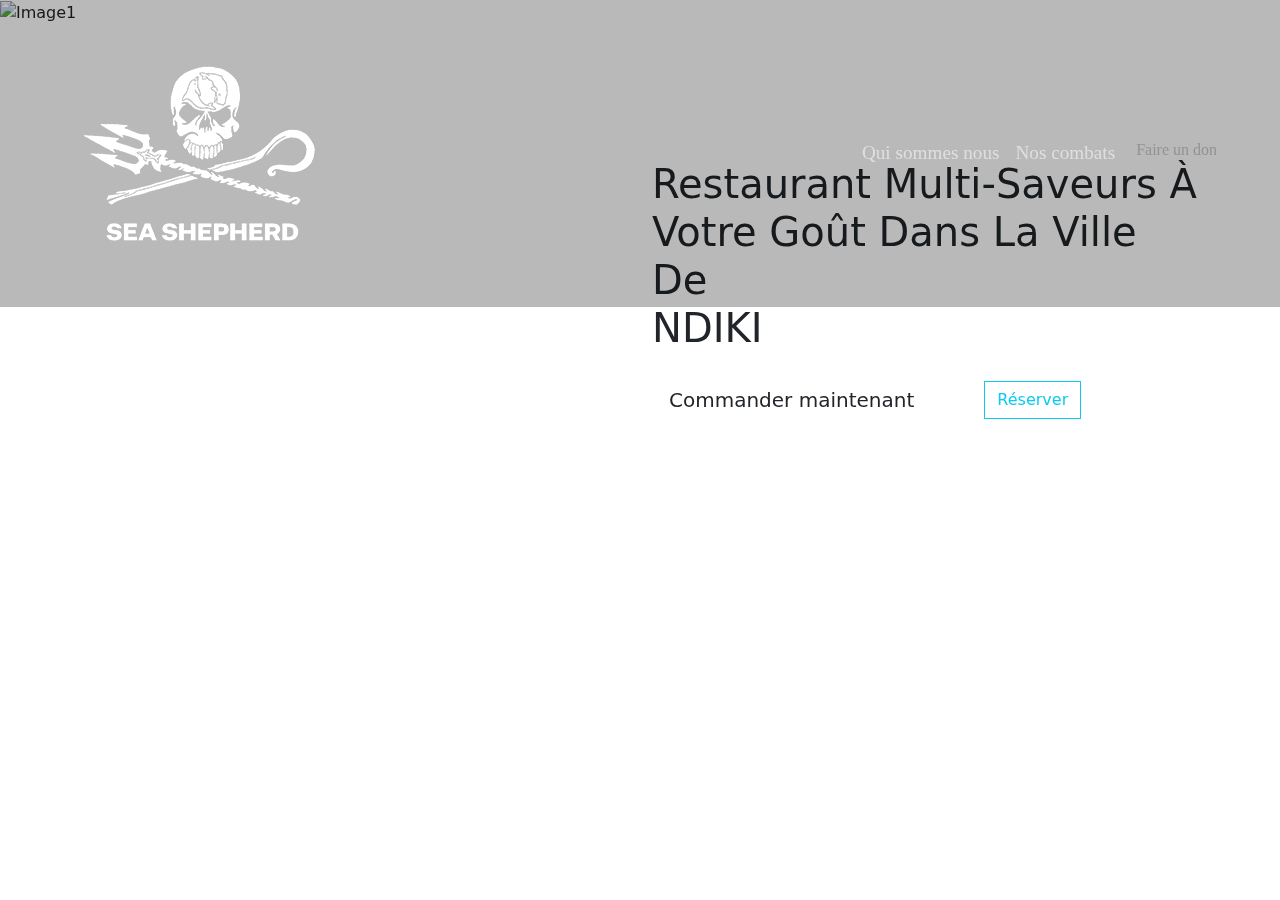
==== Site-association/index.html @ 4c28db3c "Jour 2" ====
<!DOCTYPE html>
<html lang="en">
  <head>
    <meta charset="UTF-8">
    <meta http-equiv="X-UA-Compatible" content="IE=edge">
    <meta name="viewport" content="width=device-width, initial-scale=1.0, shrink-to-fit=no">
    <title>Sea sheperd</title>
    <link href="assets/css/bootstrap.min.css" rel="stylesheet" />
    <link rel="stylesheet" href="assets/css/styles.css" />
  </head>
  <body>
    <div id="demo" class="carousel slide" data-ride="carousel">
      <div class="carousel-inner">
        <div class="carousel-item active">
          <img src="/assets/img/dauphins.jpg" alt="Image1">
        </div>
        <div class="carousel-item">
          <img src="/assets/img/baleine.jpg" alt="Image2">
        </div>
        <div class="carousel-item">
          <img src="/assets/img/Tortue.jpg" alt="Image3">
        </div>
      </div>
    </div>
    <nav id="frontpage" class="cc-navbar navbar navbar-expand-lg position-fixed navbar-dark w-100">
      <a class="navbar-brand text-uppercase fw-bolder mx-4 py-3" href="/index.html"><img src="assets\img\logo_sea_shepherd_white-1.png" alt="logo"></a>
      <button class="navbar-toggler" type="button" data-bs-toggle="collapse" data-bs-target="#navbarSupportedContent" aria-controls="navbarSupportedContent" aria-expanded="false" aria-label="Toggle navigation">
        <span class="navbar-toggler-icon"></span>
      </button>
      <div class="collapse navbar-collapse" id="navbarSupportedContent">
        <ul class="navbar-nav ms-auto mb-2 mb-lg-0">
          <li class="nav-item" pe-4>
            <a class="nav-link" href="#">Qui sommes nous</a>
          </li>
          <li class="nav-item" pe-4>
            <a class="nav-link" href="#">Nos combats</a>
          </li>
          <li class="nav-item" pe-4>
            <a class="btn btn-order rounded-0" href="#">Faire un don</a>
          </li>
        </ul>
      </div>
    </nav>
    <section class="banner d-flex justify-content-center align-items-center pt-5">
      <div class="container my-5 py-5">
          <div class="row">
              <div class="col-md-6"></div>
              <div class="col-md-6">
                  <h1 class="text-capitalize py-3 redressed banner-desc">Restaurant multi-saveurs à<br />Votre goût dans la ville de<br />NDIKI</h1>
                  <p>
                      <button class="btn btn-order btn-lg me-5 rounded-0 merriweather">Commander maintenant</button>
                      <button class="btn btn-outline-info rounded-0 merriweather">Réserver</button>
                  </p>
              </div>
          </div>
      </div>
    </section>
    <script src="assets/js/bootstrap.bundle.min.js"></script>
  </body>
</html>
---- Site-association/assets/css/styles.css ----
@import url('https://fonts.googleapis.com/css?family=Montserrat:wght@300;400;700&display=swap');

.montserrat {
    font-family: 'Montserrat', sans-serif;
}

.cc-navbar {
    background-color: rgba(0,0,0,0.55);
    font-family: 'Merriweather', serif;
    box-shadow: 1px 1px 3px rgba(255, 255, 255, 0.54);
    z-index: 99;
}

.cc-navbar .nav-link {
    border-bottom: 1px solid transparent;
    transition: padding-bottom .4s ease-in-out, border-color .3s ease;
}

.cc-navbar .nav-link:hover {
    padding-bottom: 20px;
    border-bottom-color: var(--bs-teal);
}

.carousel-inner img {
    width: 100%;
    height: 100%;
  }

  #demo{
    position: absolute;
    z-index: -1;
  }

  #frontpage{
    color: red; 
    font-size: larger;
    opacity: 0.5;
    padding: 50px;
  }
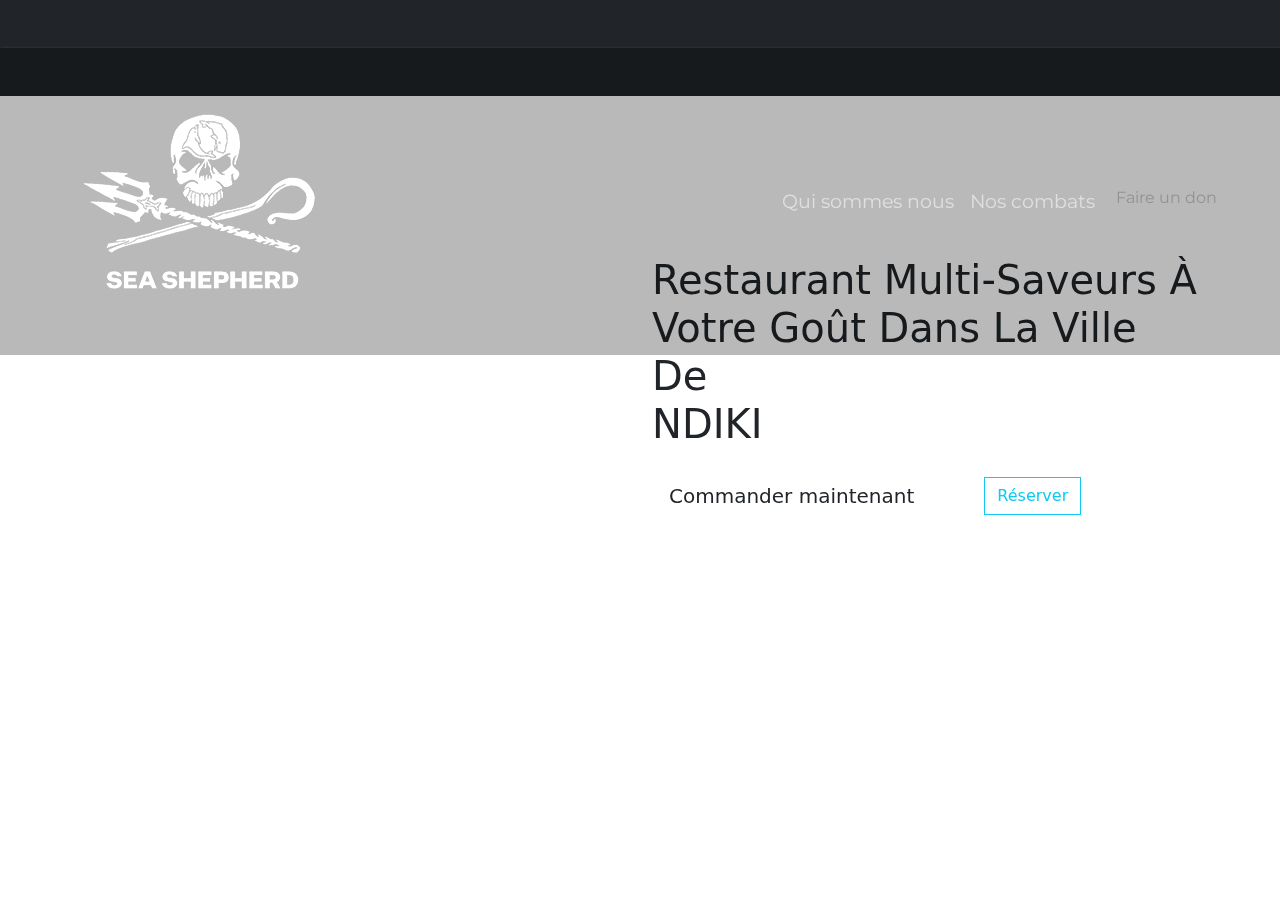
==== commit 35733bf6: "Third day" ====
--- a/Site-association/index.html
+++ b/Site-association/index.html
@@ -4,43 +4,84 @@
     <meta charset="UTF-8">
     <meta http-equiv="X-UA-Compatible" content="IE=edge">
     <meta name="viewport" content="width=device-width, initial-scale=1.0, shrink-to-fit=no">
+    <link rel="stylesheet" href="https://cdnjs.cloudflare.com/ajax/libs/font-awesome/6.1.2/css/all.min.css" />
     <title>Sea sheperd</title>
     <link href="assets/css/bootstrap.min.css" rel="stylesheet" />
     <link rel="stylesheet" href="assets/css/styles.css" />
+    <script src="https://ajax.googleapis.com/ajax/libs/jquery/3.4.1/jquery.min.js"></script>
+    <script src="https://cdnjs.cloudflare.com/ajax/libs/popper.js/1.16.0/umd/popper.min.js"></script>
+    <script src="https://maxcdn.bootstrapcdn.com/bootstrap/4.4.1/js/bootstrap.min.js"></script>
   </head>
   <body>
-    <div id="demo" class="carousel slide" data-ride="carousel">
-      <div class="carousel-inner">
-        <div class="carousel-item active">
-          <img src="/assets/img/dauphins.jpg" alt="Image1">
+    <section class="cc-carousel Montserrat bg-dark text-light text-center py-5">
+      <div id="carouselExampleIndicators" class="carousel slide" data-ride="carousel">
+        <ol class="carousel-indicators">
+          <li data-target="#carouselExampleIndicators" data-slide-to="0" class="active"></li>
+          <li data-target="#carouselExampleIndicators" data-slide-to="1"></li>
+          <li data-target="#carouselExampleIndicators" data-slide-to="2"></li>
+          <li data-target="#carouselExampleIndicators" data-slide-to="3"></li>
+        </ol>
+        <div class="carousel-inner">
+          <div class="carousel-item active">
+            <img class="d-block w-100" src="/assets/img/baleine.jpg" alt="First slide">
+            <div class="carousel-caption d-none d-md-block">
+              <h5>...</h5>
+              <p>...</p>
+            </div>
+          </div>
+          <div class="carousel-item">
+            <img class="d-block w-100" src="/assets/img/dauphins.jpg" alt="Second slide">
+            <div class="carousel-caption d-none d-md-block">
+              <h2>Opération Dolphin Bycatch</h2>
+              <h3>Défendre, Conserver, Protéger</h3>
+              <p>Des milliers de dauphins sont sacrifiés chaque année en France pour satisfaire notre appétit de poisson</p>
+            </div>
+          </div>
+          <div class="carousel-item">
+            <img class="d-block w-100" src="/assets/img/fish.jpg" alt="Third slide">
+            <div class="carousel-caption d-none d-md-block">
+              <h5>...</h5>
+              <p>...</p>
+            </div>
+          </div>
+          <div class="carousel-item">
+            <img class="d-block w-100" src="/assets/img/Tortue.jpg" alt="Fourth slide">
+            <div class="carousel-caption d-none d-md-block">
+              <h5>...</h5>
+              <p>...</p>
+            </div>
+          </div>
         </div>
-        <div class="carousel-item">
-          <img src="/assets/img/baleine.jpg" alt="Image2">
+        <a class="carousel-control-prev" href="#carouselExampleIndicators" role="button" data-slide="prev">
+          <span class="carousel-control-prev-icon" aria-hidden="true"></span>
+          <span class="sr-only">Previous</span>
+        </a>
+        <a class="carousel-control-next" href="#carouselExampleIndicators" role="button" data-slide="next">
+          <span class="carousel-control-next-icon" aria-hidden="true"></span>
+          <span class="sr-only">Next</span>
+        </a>
+      </div>
+      <nav id="frontpage" class="cc-navbar navbar navbar-expand-lg position-fixed navbar-dark w-100">
+        <a class="navbar-brand text-uppercase fw-bolder mx-4 py-3" href="/index.html"><img src="assets\img\logo_sea_shepherd_white-1.png" alt="logo"></a>
+        <button class="navbar-toggler" type="button" data-bs-toggle="collapse" data-bs-target="#navbarSupportedContent" aria-controls="navbarSupportedContent" aria-expanded="false" aria-label="Toggle navigation">
+          <span class="navbar-toggler-icon"></span>
+        </button>
+        <div class="collapse navbar-collapse" id="navbarSupportedContent">
+          <ul class="navbar-nav ms-auto mb-2 mb-lg-0">
+            <li class="nav-item" pe-4>
+              <a class="nav-link" href="#">Qui sommes nous</a>
+            </li>
+            <li class="nav-item" pe-4>
+              <a class="nav-link" href="#">Nos combats</a>
+            </li>
+            <li class="nav-item" pe-4>
+              <a class="btn btn-order rounded-0" href="#">Faire un don</a>
+            </li>
+          </ul>
         </div>
-        <div class="carousel-item">
-          <img src="/assets/img/Tortue.jpg" alt="Image3">
-        </div>
-      </div>
-    </div>
-    <nav id="frontpage" class="cc-navbar navbar navbar-expand-lg position-fixed navbar-dark w-100">
-      <a class="navbar-brand text-uppercase fw-bolder mx-4 py-3" href="/index.html"><img src="assets\img\logo_sea_shepherd_white-1.png" alt="logo"></a>
-      <button class="navbar-toggler" type="button" data-bs-toggle="collapse" data-bs-target="#navbarSupportedContent" aria-controls="navbarSupportedContent" aria-expanded="false" aria-label="Toggle navigation">
-        <span class="navbar-toggler-icon"></span>
-      </button>
-      <div class="collapse navbar-collapse" id="navbarSupportedContent">
-        <ul class="navbar-nav ms-auto mb-2 mb-lg-0">
-          <li class="nav-item" pe-4>
-            <a class="nav-link" href="#">Qui sommes nous</a>
-          </li>
-          <li class="nav-item" pe-4>
-            <a class="nav-link" href="#">Nos combats</a>
-          </li>
-          <li class="nav-item" pe-4>
-            <a class="btn btn-order rounded-0" href="#">Faire un don</a>
-          </li>
-        </ul>
-      </div>
-    </nav>
+      </nav>
+    </section>
+    
     <section class="banner d-flex justify-content-center align-items-center pt-5">
       <div class="container my-5 py-5">
           <div class="row">
--- a/Site-association/assets/css/styles.css
+++ b/Site-association/assets/css/styles.css
@@ -6,7 +6,7 @@
 
 .cc-navbar {
     background-color: rgba(0,0,0,0.55);
-    font-family: 'Merriweather', serif;
+    font-family: 'Montserrat', serif;
     box-shadow: 1px 1px 3px rgba(255, 255, 255, 0.54);
     z-index: 99;
 }
@@ -26,7 +26,7 @@
     height: 100%;
   }
 
-  #demo{
+  #carouselExampleIndicators{
     position: absolute;
     z-index: -1;
   }
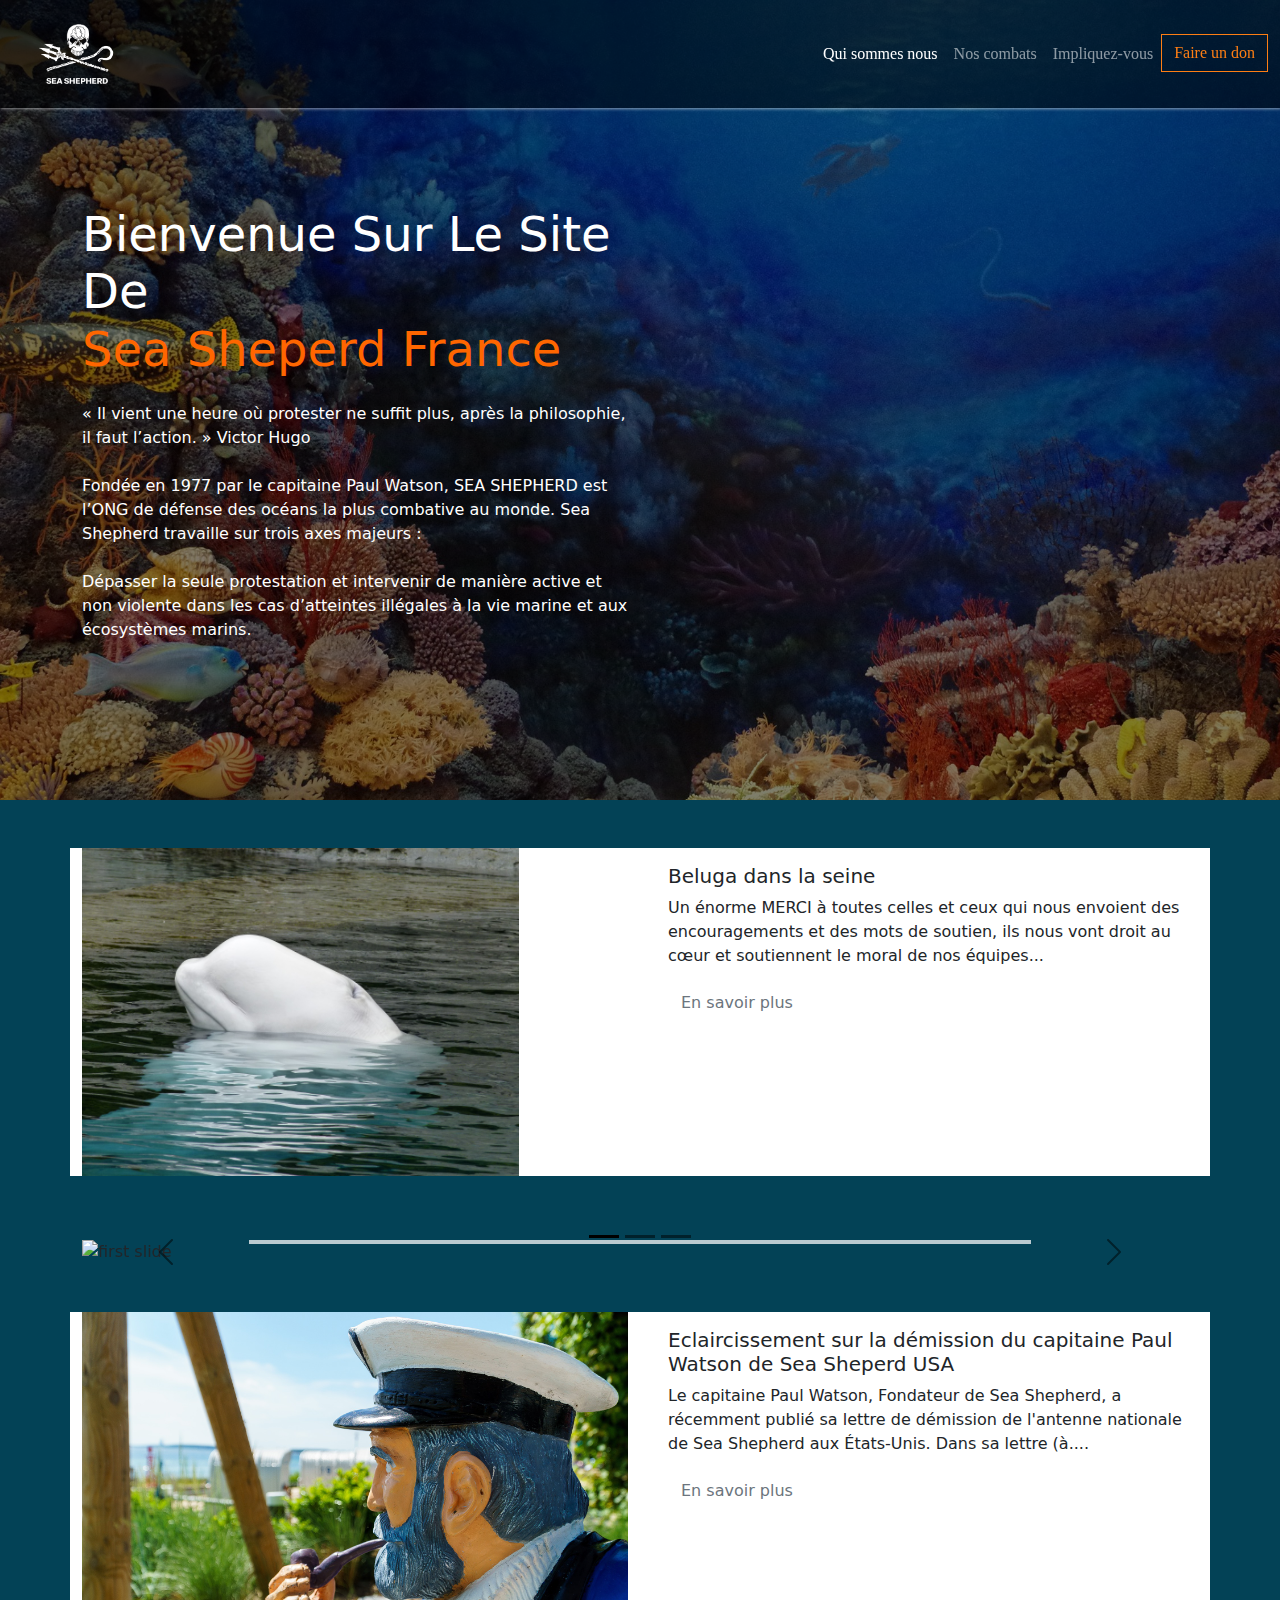
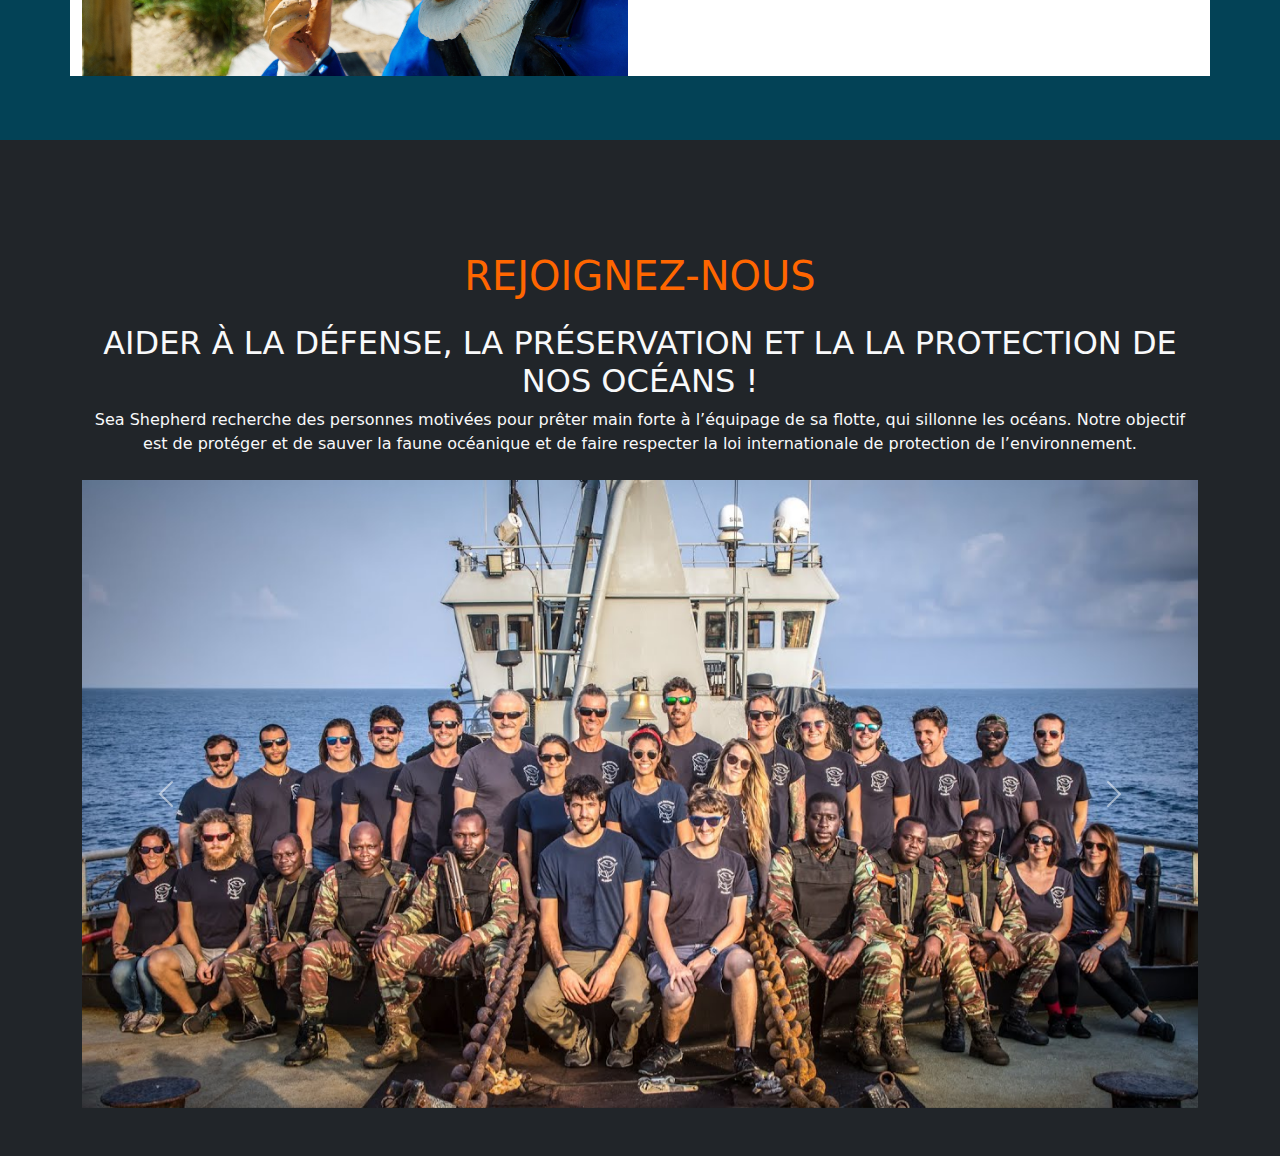
==== commit d2556beb: "Second page begining" ====
--- a/Site-association/index.html
+++ b/Site-association/index.html
@@ -1,101 +1,166 @@
-<!DOCTYPE html>
+<!doctype html>
 <html lang="en">
   <head>
-    <meta charset="UTF-8">
-    <meta http-equiv="X-UA-Compatible" content="IE=edge">
-    <meta name="viewport" content="width=device-width, initial-scale=1.0, shrink-to-fit=no">
+    <meta charset="utf-8">
+    <meta name="viewport" content="width=device-width, initial-scale=1" />
     <link rel="stylesheet" href="https://cdnjs.cloudflare.com/ajax/libs/font-awesome/6.1.2/css/all.min.css" />
-    <title>Sea sheperd</title>
+    <title>Bootstrap demo</title>
     <link href="assets/css/bootstrap.min.css" rel="stylesheet" />
     <link rel="stylesheet" href="assets/css/styles.css" />
-    <script src="https://ajax.googleapis.com/ajax/libs/jquery/3.4.1/jquery.min.js"></script>
-    <script src="https://cdnjs.cloudflare.com/ajax/libs/popper.js/1.16.0/umd/popper.min.js"></script>
-    <script src="https://maxcdn.bootstrapcdn.com/bootstrap/4.4.1/js/bootstrap.min.js"></script>
   </head>
   <body>
-    <section class="cc-carousel Montserrat bg-dark text-light text-center py-5">
-      <div id="carouselExampleIndicators" class="carousel slide" data-ride="carousel">
-        <ol class="carousel-indicators">
-          <li data-target="#carouselExampleIndicators" data-slide-to="0" class="active"></li>
-          <li data-target="#carouselExampleIndicators" data-slide-to="1"></li>
-          <li data-target="#carouselExampleIndicators" data-slide-to="2"></li>
-          <li data-target="#carouselExampleIndicators" data-slide-to="3"></li>
-        </ol>
-        <div class="carousel-inner">
-          <div class="carousel-item active">
-            <img class="d-block w-100" src="/assets/img/baleine.jpg" alt="First slide">
-            <div class="carousel-caption d-none d-md-block">
-              <h5>...</h5>
-              <p>...</p>
-            </div>
-          </div>
-          <div class="carousel-item">
-            <img class="d-block w-100" src="/assets/img/dauphins.jpg" alt="Second slide">
-            <div class="carousel-caption d-none d-md-block">
-              <h2>Opération Dolphin Bycatch</h2>
-              <h3>Défendre, Conserver, Protéger</h3>
-              <p>Des milliers de dauphins sont sacrifiés chaque année en France pour satisfaire notre appétit de poisson</p>
-            </div>
-          </div>
-          <div class="carousel-item">
-            <img class="d-block w-100" src="/assets/img/fish.jpg" alt="Third slide">
-            <div class="carousel-caption d-none d-md-block">
-              <h5>...</h5>
-              <p>...</p>
-            </div>
-          </div>
-          <div class="carousel-item">
-            <img class="d-block w-100" src="/assets/img/Tortue.jpg" alt="Fourth slide">
-            <div class="carousel-caption d-none d-md-block">
-              <h5>...</h5>
-              <p>...</p>
-            </div>
-          </div>
-        </div>
-        <a class="carousel-control-prev" href="#carouselExampleIndicators" role="button" data-slide="prev">
-          <span class="carousel-control-prev-icon" aria-hidden="true"></span>
-          <span class="sr-only">Previous</span>
-        </a>
-        <a class="carousel-control-next" href="#carouselExampleIndicators" role="button" data-slide="next">
-          <span class="carousel-control-next-icon" aria-hidden="true"></span>
-          <span class="sr-only">Next</span>
-        </a>
-      </div>
-      <nav id="frontpage" class="cc-navbar navbar navbar-expand-lg position-fixed navbar-dark w-100">
-        <a class="navbar-brand text-uppercase fw-bolder mx-4 py-3" href="/index.html"><img src="assets\img\logo_sea_shepherd_white-1.png" alt="logo"></a>
+    <nav class="cc-navbar navbar navbar-expand-lg position-fixed navbar-dark w-100">
+      <div class="container-fluid">
+        <a class="navbar-brand text-uppercase fw-bolder mx-4 py-3" href="/index.html"><img src="assets\img\logo_sea_shepherd_white-1.png" width="80" height="60" alt="logo"></a>
         <button class="navbar-toggler" type="button" data-bs-toggle="collapse" data-bs-target="#navbarSupportedContent" aria-controls="navbarSupportedContent" aria-expanded="false" aria-label="Toggle navigation">
           <span class="navbar-toggler-icon"></span>
         </button>
         <div class="collapse navbar-collapse" id="navbarSupportedContent">
           <ul class="navbar-nav ms-auto mb-2 mb-lg-0">
             <li class="nav-item" pe-4>
-              <a class="nav-link" href="#">Qui sommes nous</a>
+              <a class="nav-link active" aria-current="page" href="test.html">Qui sommes nous</a>
             </li>
             <li class="nav-item" pe-4>
               <a class="nav-link" href="#">Nos combats</a>
             </li>
             <li class="nav-item" pe-4>
-              <a class="btn btn-order rounded-0" href="#">Faire un don</a>
+              <a class="nav-link" href="#">Impliquez-vous</a>
+            </li>
+            <li class="nav-item" pe-4>
+              <a class="btn btn-order rounded-0" href="https://www.helloasso.com/associations/sea-shepherd-france/formulaires/2">Faire un don</a>
             </li>
           </ul>
         </div>
-      </nav>
-    </section>
+      </div>
+    </nav>
     
     <section class="banner d-flex justify-content-center align-items-center pt-5">
-      <div class="container my-5 py-5">
-          <div class="row">
-              <div class="col-md-6"></div>
-              <div class="col-md-6">
-                  <h1 class="text-capitalize py-3 redressed banner-desc">Restaurant multi-saveurs à<br />Votre goût dans la ville de<br />NDIKI</h1>
-                  <p>
-                      <button class="btn btn-order btn-lg me-5 rounded-0 merriweather">Commander maintenant</button>
-                      <button class="btn btn-outline-info rounded-0 merriweather">Réserver</button>
-                  </p>
+        <div class="container my-5 py-5">
+            <div class="row">
+                <div class="col-md-6">
+                    <h1 class="text-capitalize py-3 montserrat banner-desc">Bienvenue sur le site de<br /><font color="#FF6600">Sea Sheperd France</font><br /></h1>
+                    <p style="color:white">
+                      « Il vient une heure où protester ne suffit plus, après la philosophie, il faut l’action. » Victor Hugo<br /><br />
+                      Fondée en 1977 par le capitaine Paul Watson, SEA SHEPHERD est l’ONG de défense des océans la plus combative au monde. Sea Shepherd travaille sur trois axes majeurs :<br /><br />                      
+                      Dépasser la seule protestation et intervenir de manière active et non violente dans les cas d’atteintes illégales à la vie marine et aux écosystèmes marins.
+                    </p>
+                </div>
+            </div>
+        </div>
+    </section>
+
+    <section class="cards available merriweather py-5">
+        <div class="container">
+            <div class="row">
+                <div class="card mb-3 border-0 rounded-0">
+                    <div class="row">
+                      <div class="col-md-6">
+                        <img src="assets/img/beluga.jpg" width="80%" height="80%" class="img-fluid" alt="...">
+                      </div>
+                      <div class="col-md-6">
+                        <div class="card-body">
+                          <h5 class="card-title">Beluga dans la seine</h5>
+                          <p class="card-text"> Un énorme MERCI à toutes celles et ceux qui nous envoient des encouragements et des mots de soutien, ils nous vont droit au cœur et soutiennent le moral de nos équipes...</p>
+                          <p class="card-text"><a href="#" class="text-muted btn">En savoir plus</a></p>
+                        </div>
+                      </div>
+                    </div>
+                </div>
+                <div class="card-carousel my-5 border-0 rounded-0">
+                    <div class="row">
+                        <div class="container">
+                          <div id="carouselExampleDark" class="carousel carousel-dark slide" data-bs-ride="carousel">
+                            <div class="carousel-indicators">
+                              <button type="button" data-bs-target="#carouselExampleDark" data-bs-slide-to="0" class="active" aria-current="true" aria-label="Slide 1"></button>
+                              <button type="button" data-bs-target="#carouselExampleDark" data-bs-slide-to="1" aria-label="Slide 2"></button>
+                              <button type="button" data-bs-target="#carouselExampleDark" data-bs-slide-to="2" aria-label="Slide 3"></button>
+                            </div>
+                            <div class="carousel-inner">
+                              <div class="carousel-item active" data-bs-interval="10000">
+                                <img src="/assets/img/peche-intensive.jpg" class="d-block w-100" alt="first slide">
+                                <div class="carousel-caption d-none d-md-block text-bg-light p-3 opacity-75">
+                                  <h5>Le saviez-vous ?</h5>
+                                  <p>La pêche illégale représente environ 11 à 26 millions de tonnes de la capture annuelle de poisson dans le monde</p>
+                                </div>
+                              </div>
+                              <div class="carousel-item" data-bs-interval="2000">
+                                <img src="/assets/img/baleine-bosse.jpg" class="d-block w-100" alt="second slide">
+                                <div class="carousel-caption d-none d-md-block text-bg-light p-3 opacity-75">
+                                  <h5>Le saviez-vous ?</h5>
+                                  <p>Les baleines à bosse communiquent avec des chants complexes qui peuvent être aussi forts que le son d’un avion à réaction d’environ 150 décibels</p>
+                                </div>
+                              </div>
+                              <div class="carousel-item">
+                                <img src="/assets/img/dechets-plastiques.jpg" class="d-block w-100" alt="third slide">
+                                <div class="carousel-caption d-none d-md-block text-bg-light p-3 opacity-75">
+                                  <h5>Le saviez-vous ?</h5>
+                                  <p>12 à 15 millions de tonnes de plastique se retrouvent dans l’océan chaque année, tuant un million d’oiseaux de mer et 100 000 animaux marins.</p>
+                                </div>
+                              </div>
+                            </div>
+                            <button class="carousel-control-prev" type="button" data-bs-target="#carouselExampleDark" data-bs-slide="prev">
+                              <span class="carousel-control-prev-icon" aria-hidden="true"></span>
+                              <span class="visually-hidden">Previous</span>
+                            </button>
+                            <button class="carousel-control-next" type="button" data-bs-target="#carouselExampleDark" data-bs-slide="next">
+                              <span class="carousel-control-next-icon" aria-hidden="true"></span>
+                              <span class="visually-hidden">Next</span>
+                            </button>
+                          </div>
+                        </div>
+                    </div>
+                </div>
+                <div class="card mb-3 border-0 rounded-0">
+                    <div class="row">
+                        <div class="col-md-6">
+                            <img src="assets/img/captain.jpg" class="img-fluid" alt="...">
+                          </div>
+                        <div class="col-md-6">
+                        <div class="card-body">
+                          <h5 class="card-title">Eclaircissement sur la démission du capitaine Paul Watson de Sea Sheperd USA</h5>
+                          <p class="card-text">Le capitaine Paul Watson, Fondateur de Sea Shepherd, a récemment publié sa lettre de démission de l'antenne nationale de Sea Shepherd aux États-Unis. Dans sa lettre (à....</p>
+                          <p class="card-text"><a href="#" class="text-muted btn">En savoir plus</a></p>
+                        </div>
+                      </div>
+                    </div>
+                </div>
+            </div>
+        </div>
+    </section>
+
+    <section class="cc-carousel merriweather bg-dark text-light text-center py-5">
+        <div class="container">
+            <div class="row">
+                <h1 class="text-uppercase py-3 montserrat banner-desc"><br /><font color="#FF6600">Rejoignez-nous</font><br /></h1>
+                <h2 class="text-uppercase">Aider à la défense, la préservation et la la protection de nos Océans !</h2>
+                <div class="col pb-4">
+                  Sea Shepherd recherche des personnes motivées pour prêter main forte à l’équipage de sa flotte, qui sillonne les océans. Notre objectif est de protéger et de sauver la faune océanique et de faire respecter la loi internationale de protection de l’environnement.
+                </div>
+            </div>
+            <div id="carouselExampleFade" class="carousel slide carousel-fade" data-bs-ride="carousel">
+                <div class="carousel-inner">
+                  <div class="carousel-item active">
+                    <img src="assets/img/joinus.jpg" class="d-block w-100" alt="join us">
+                  </div>
+                  <div class="carousel-item">
+                    <img src="assets/img/seashepherdboat.jpg" class="d-block w-100" alt="seashepherd boat">
+                  </div>
+                  <div class="carousel-item">
+                    <img src="assets/img/manifestation.jpg" class="d-block w-100" alt="manifestation">
+                  </div>
+                </div>
+                <button class="carousel-control-prev" type="button" data-bs-target="#carouselExampleFade" data-bs-slide="prev">
+                  <span class="carousel-control-prev-icon" aria-hidden="true"></span>
+                  <span class="visually-hidden">Previous</span>
+                </button>
+                <button class="carousel-control-next" type="button" data-bs-target="#carouselExampleFade" data-bs-slide="next">
+                  <span class="carousel-control-next-icon" aria-hidden="true"></span>
+                  <span class="visually-hidden">Next</span>
+                </button>
               </div>
-          </div>
-      </div>
+        </div>
     </section>
+
     <script src="assets/js/bootstrap.bundle.min.js"></script>
   </body>
 </html>--- a/Site-association/assets/css/styles.css
+++ b/Site-association/assets/css/styles.css
@@ -1,12 +1,13 @@
 @import url('https://fonts.googleapis.com/css?family=Montserrat:wght@300;400;700&display=swap');
 
-.montserrat {
-    font-family: 'Montserrat', sans-serif;
+
+.monserrat {
+    font-family: 'Monserrat', sans-serif;
 }
 
 .cc-navbar {
     background-color: rgba(0,0,0,0.55);
-    font-family: 'Montserrat', serif;
+    font-family: 'Merriweather', serif;
     box-shadow: 1px 1px 3px rgba(255, 255, 255, 0.54);
     z-index: 99;
 }
@@ -18,22 +19,52 @@
 
 .cc-navbar .nav-link:hover {
     padding-bottom: 20px;
-    border-bottom-color: var(--bs-teal);
+    border-bottom-color: var(--bs-orange);
 }
 
-.carousel-inner img {
-    width: 100%;
-    height: 100%;
-  }
+.cards {
+  background-color: #034256;
+}
 
-  #carouselExampleIndicators{
-    position: absolute;
-    z-index: -1;
-  }
+.banner {
+    background: linear-gradient(rgba(0,0,0,.5),rgba(0,0,0,.5)), url('../img/Banner.jpg') center center fixed no-repeat;
+    background-size: cover;
+    height: 800px;
+}
 
-  #frontpage{
-    color: red; 
-    font-size: larger;
-    opacity: 0.5;
-    padding: 50px;
+.banner .banner-desc {
+    font-size: 48px;
+    font-weight: 400;
+    color: #fff;
+}
+
+
+.cc-menu {
+    background: linear-gradient(rgba(0,0,0,.5),rgba(0,0,0,.5)), url('../img/banniere5.jpg') center center fixed no-repeat;
+    background-size: cover;
+    height: 1200px;
+}
+
+.btn-order {
+    color: var(--bs-orange);
+    border-color: var(--bs-orange);
+    transition: 0.5s;
+}
+
+.btn-order:hover,
+.btn-order:active {
+    color: #fff;
+    background-color: var(--bs-orange);
+}
+
+.card-carousel {
+    background-color: #034256;
+}
+
+.bg-image{
+    background-size: cover;
+    background-position: center;
+    background-repeat: no-repeat;
+    background-image: url('assets/img/banner2.jpg');
+    height: 800px;
   }